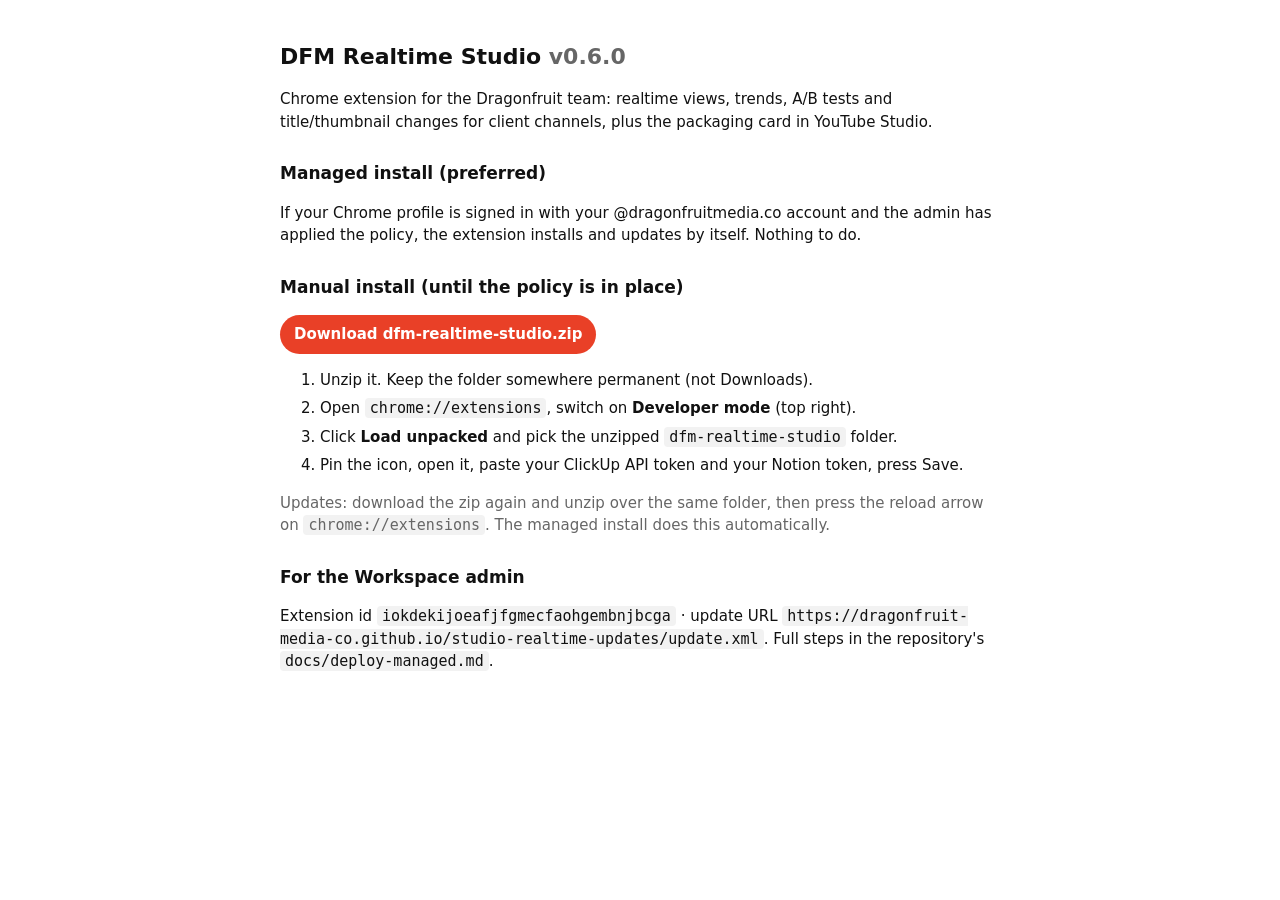
==== index.html @ bde58a9f "release 0.6.0" ====
<!doctype html><html lang="en"><meta charset="utf-8"><meta name="viewport" content="width=device-width,initial-scale=1"><title>DFM Realtime Studio — install</title>
<style>body{font:15px/1.5 system-ui,-apple-system,sans-serif;max-width:720px;margin:40px auto;padding:0 20px;color:#111}h1{font-size:22px}h2{font-size:17px;margin-top:28px}code{background:#f2f2f2;padding:1px 5px;border-radius:4px}.v{color:#666}a.btn{display:inline-block;background:#E94027;color:#fff;text-decoration:none;padding:8px 14px;border-radius:999px;font-weight:600}ol li{margin:6px 0}</style>
<h1>DFM Realtime Studio <span class="v">v0.6.0</span></h1>
<p>Chrome extension for the Dragonfruit team: realtime views, trends, A/B tests and title/thumbnail changes for client channels, plus the packaging card in YouTube Studio.</p>
<h2>Managed install (preferred)</h2>
<p>If your Chrome profile is signed in with your @dragonfruitmedia.co account and the admin has applied the policy, the extension installs and updates by itself. Nothing to do.</p>
<h2>Manual install (until the policy is in place)</h2>
<p><a class="btn" href="dfm-realtime-studio.zip">Download dfm-realtime-studio.zip</a></p>
<ol>
<li>Unzip it. Keep the folder somewhere permanent (not Downloads).</li>
<li>Open <code>chrome://extensions</code>, switch on <b>Developer mode</b> (top right).</li>
<li>Click <b>Load unpacked</b> and pick the unzipped <code>dfm-realtime-studio</code> folder.</li>
<li>Pin the icon, open it, paste your ClickUp API token and your Notion token, press Save.</li>
</ol>
<p class="v">Updates: download the zip again and unzip over the same folder, then press the reload arrow on <code>chrome://extensions</code>. The managed install does this automatically.</p>
<h2>For the Workspace admin</h2>
<p>Extension id <code>iokdekijoeafjfgmecfaohgembnjbcga</code> · update URL <code>https://dragonfruit-media-co.github.io/studio-realtime-updates/update.xml</code>. Full steps in the repository's <code>docs/deploy-managed.md</code>.</p>
</html>
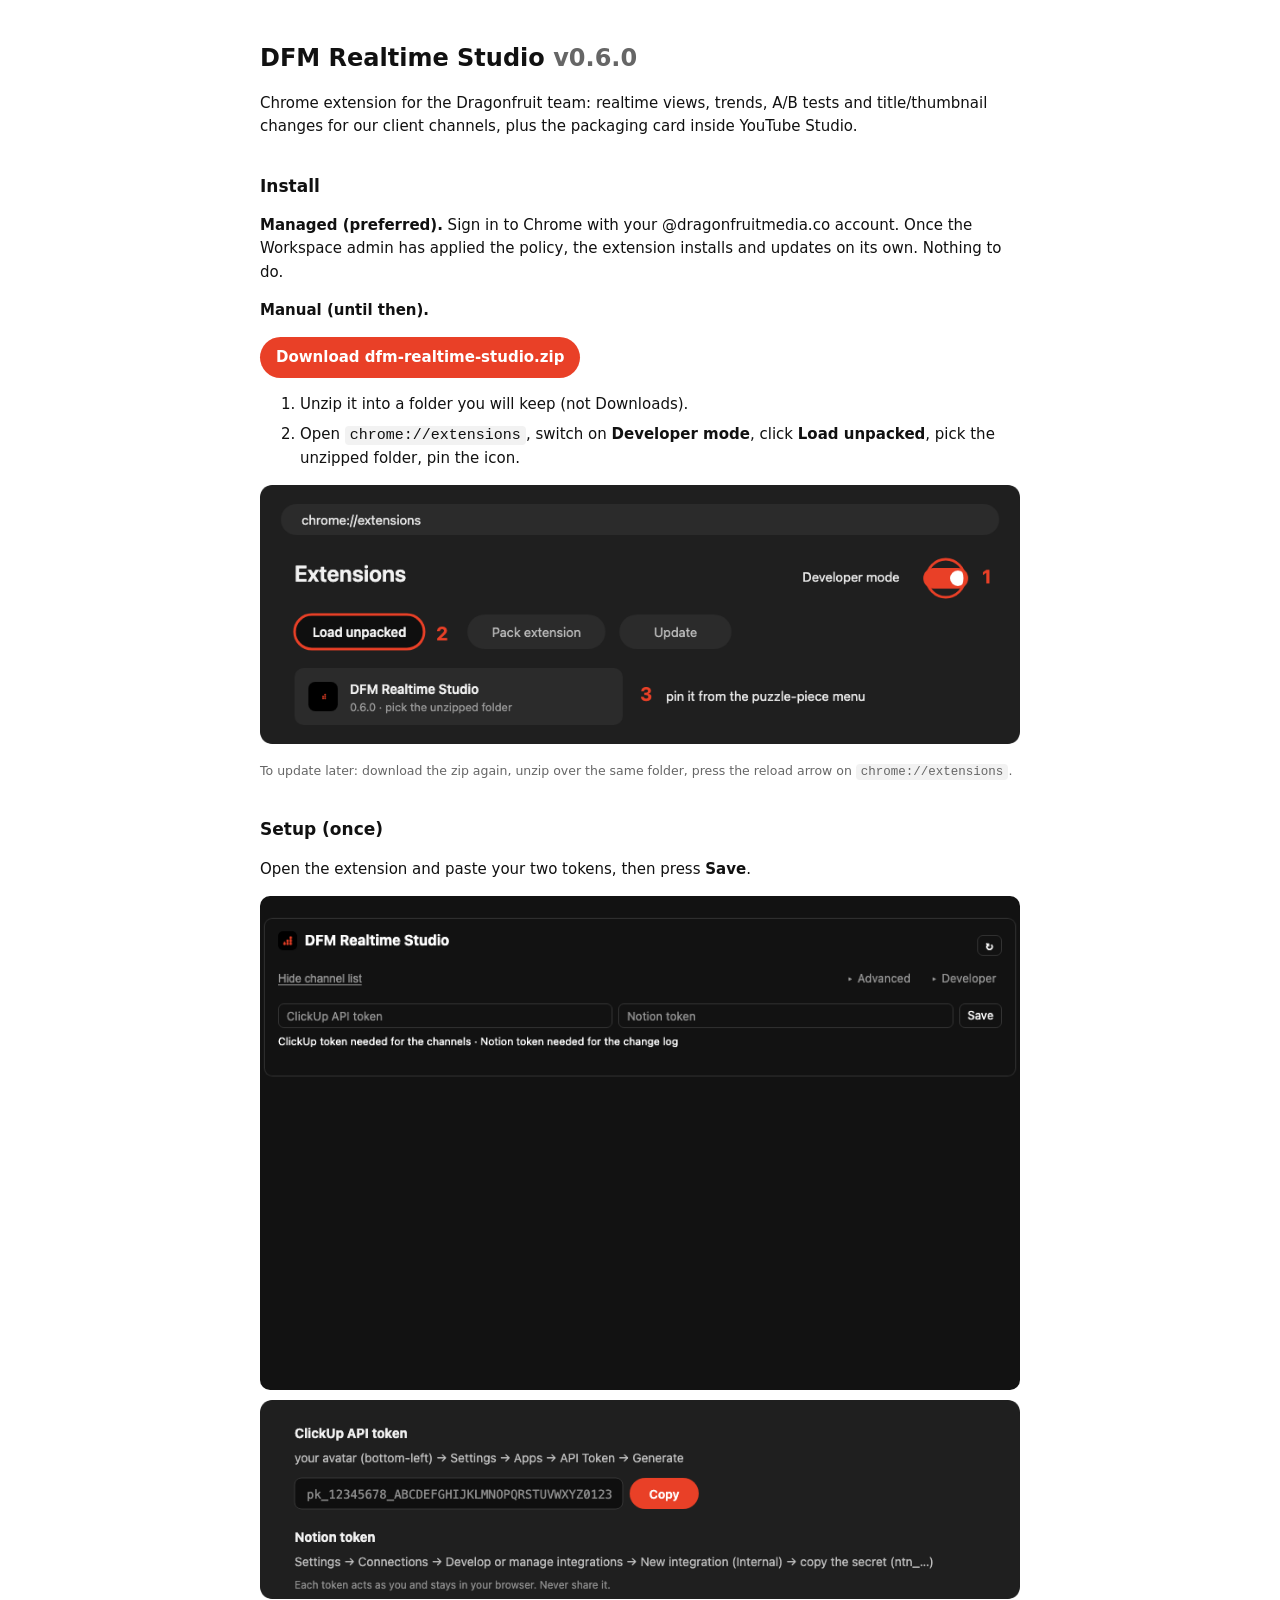
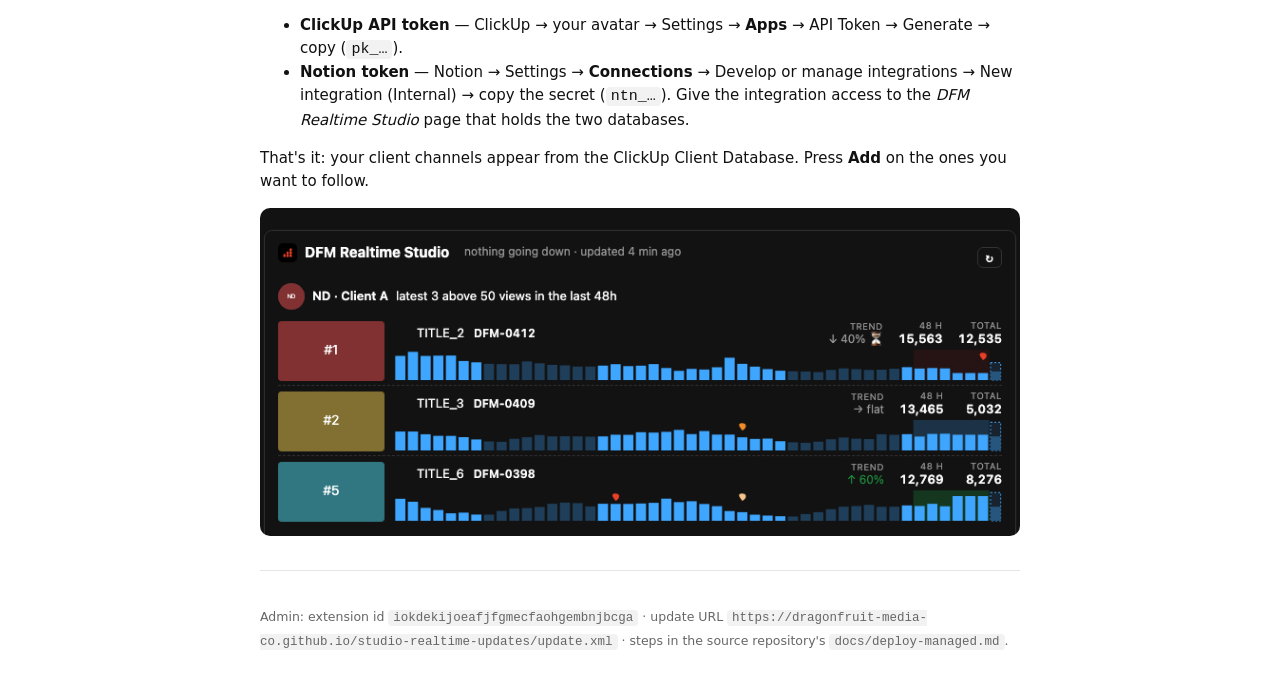
==== commit cd476dd9: "install guide: short README + index with screenshots" ====
--- a/index.html
+++ b/index.html
@@ -1,18 +1,27 @@
 <!doctype html><html lang="en"><meta charset="utf-8"><meta name="viewport" content="width=device-width,initial-scale=1"><title>DFM Realtime Studio — install</title>
-<style>body{font:15px/1.5 system-ui,-apple-system,sans-serif;max-width:720px;margin:40px auto;padding:0 20px;color:#111}h1{font-size:22px}h2{font-size:17px;margin-top:28px}code{background:#f2f2f2;padding:1px 5px;border-radius:4px}.v{color:#666}a.btn{display:inline-block;background:#E94027;color:#fff;text-decoration:none;padding:8px 14px;border-radius:999px;font-weight:600}ol li{margin:6px 0}</style>
+<style>body{font:15px/1.55 system-ui,-apple-system,sans-serif;max-width:760px;margin:40px auto;padding:0 20px;color:#111}h1{font-size:24px;margin-bottom:4px}h2{font-size:17px;margin-top:34px}code{background:#f2f2f2;padding:1px 5px;border-radius:4px}.v{color:#666}a.btn{display:inline-block;background:#E94027;color:#fff;text-decoration:none;padding:9px 16px;border-radius:999px;font-weight:600}ol li{margin:6px 0}img{max-width:100%;border-radius:10px;margin:10px 0;display:block}hr{border:0;border-top:1px solid #e5e5e5;margin:34px 0}small{color:#666}</style>
 <h1>DFM Realtime Studio <span class="v">v0.6.0</span></h1>
-<p>Chrome extension for the Dragonfruit team: realtime views, trends, A/B tests and title/thumbnail changes for client channels, plus the packaging card in YouTube Studio.</p>
-<h2>Managed install (preferred)</h2>
-<p>If your Chrome profile is signed in with your @dragonfruitmedia.co account and the admin has applied the policy, the extension installs and updates by itself. Nothing to do.</p>
-<h2>Manual install (until the policy is in place)</h2>
+<p>Chrome extension for the Dragonfruit team: realtime views, trends, A/B tests and title/thumbnail changes for our client channels, plus the packaging card inside YouTube Studio.</p>
+<h2>Install</h2>
+<p><b>Managed (preferred).</b> Sign in to Chrome with your @dragonfruitmedia.co account. Once the Workspace admin has applied the policy, the extension installs and updates on its own. Nothing to do.</p>
+<p><b>Manual (until then).</b></p>
 <p><a class="btn" href="dfm-realtime-studio.zip">Download dfm-realtime-studio.zip</a></p>
 <ol>
-<li>Unzip it. Keep the folder somewhere permanent (not Downloads).</li>
-<li>Open <code>chrome://extensions</code>, switch on <b>Developer mode</b> (top right).</li>
-<li>Click <b>Load unpacked</b> and pick the unzipped <code>dfm-realtime-studio</code> folder.</li>
-<li>Pin the icon, open it, paste your ClickUp API token and your Notion token, press Save.</li>
+<li>Unzip it into a folder you will keep (not Downloads).</li>
+<li>Open <code>chrome://extensions</code>, switch on <b>Developer mode</b>, click <b>Load unpacked</b>, pick the unzipped folder, pin the icon.</li>
 </ol>
-<p class="v">Updates: download the zip again and unzip over the same folder, then press the reload arrow on <code>chrome://extensions</code>. The managed install does this automatically.</p>
-<h2>For the Workspace admin</h2>
-<p>Extension id <code>iokdekijoeafjfgmecfaohgembnjbcga</code> · update URL <code>https://dragonfruit-media-co.github.io/studio-realtime-updates/update.xml</code>. Full steps in the repository's <code>docs/deploy-managed.md</code>.</p>
+<img src="img/chrome-extensions.png" alt="chrome://extensions: Developer mode, Load unpacked">
+<p><small>To update later: download the zip again, unzip over the same folder, press the reload arrow on <code>chrome://extensions</code>.</small></p>
+<h2>Setup (once)</h2>
+<p>Open the extension and paste your two tokens, then press <b>Save</b>.</p>
+<img src="img/popup-setup.png" alt="The extension asking for the ClickUp and Notion tokens">
+<img src="img/tokens.png" alt="Where the tokens come from">
+<ul>
+<li><b>ClickUp API token</b> — ClickUp → your avatar → Settings → <b>Apps</b> → API Token → Generate → copy (<code>pk_…</code>).</li>
+<li><b>Notion token</b> — Notion → Settings → <b>Connections</b> → Develop or manage integrations → New integration (Internal) → copy the secret (<code>ntn_…</code>). Give the integration access to the <i>DFM Realtime Studio</i> page that holds the two databases.</li>
+</ul>
+<p>That's it: your client channels appear from the ClickUp Client Database. Press <b>Add</b> on the ones you want to follow.</p>
+<img src="img/popup.png" alt="The extension running">
+<hr>
+<p><small>Admin: extension id <code>iokdekijoeafjfgmecfaohgembnjbcga</code> · update URL <code>https://dragonfruit-media-co.github.io/studio-realtime-updates/update.xml</code> · steps in the source repository's <code>docs/deploy-managed.md</code>.</small></p>
 </html>
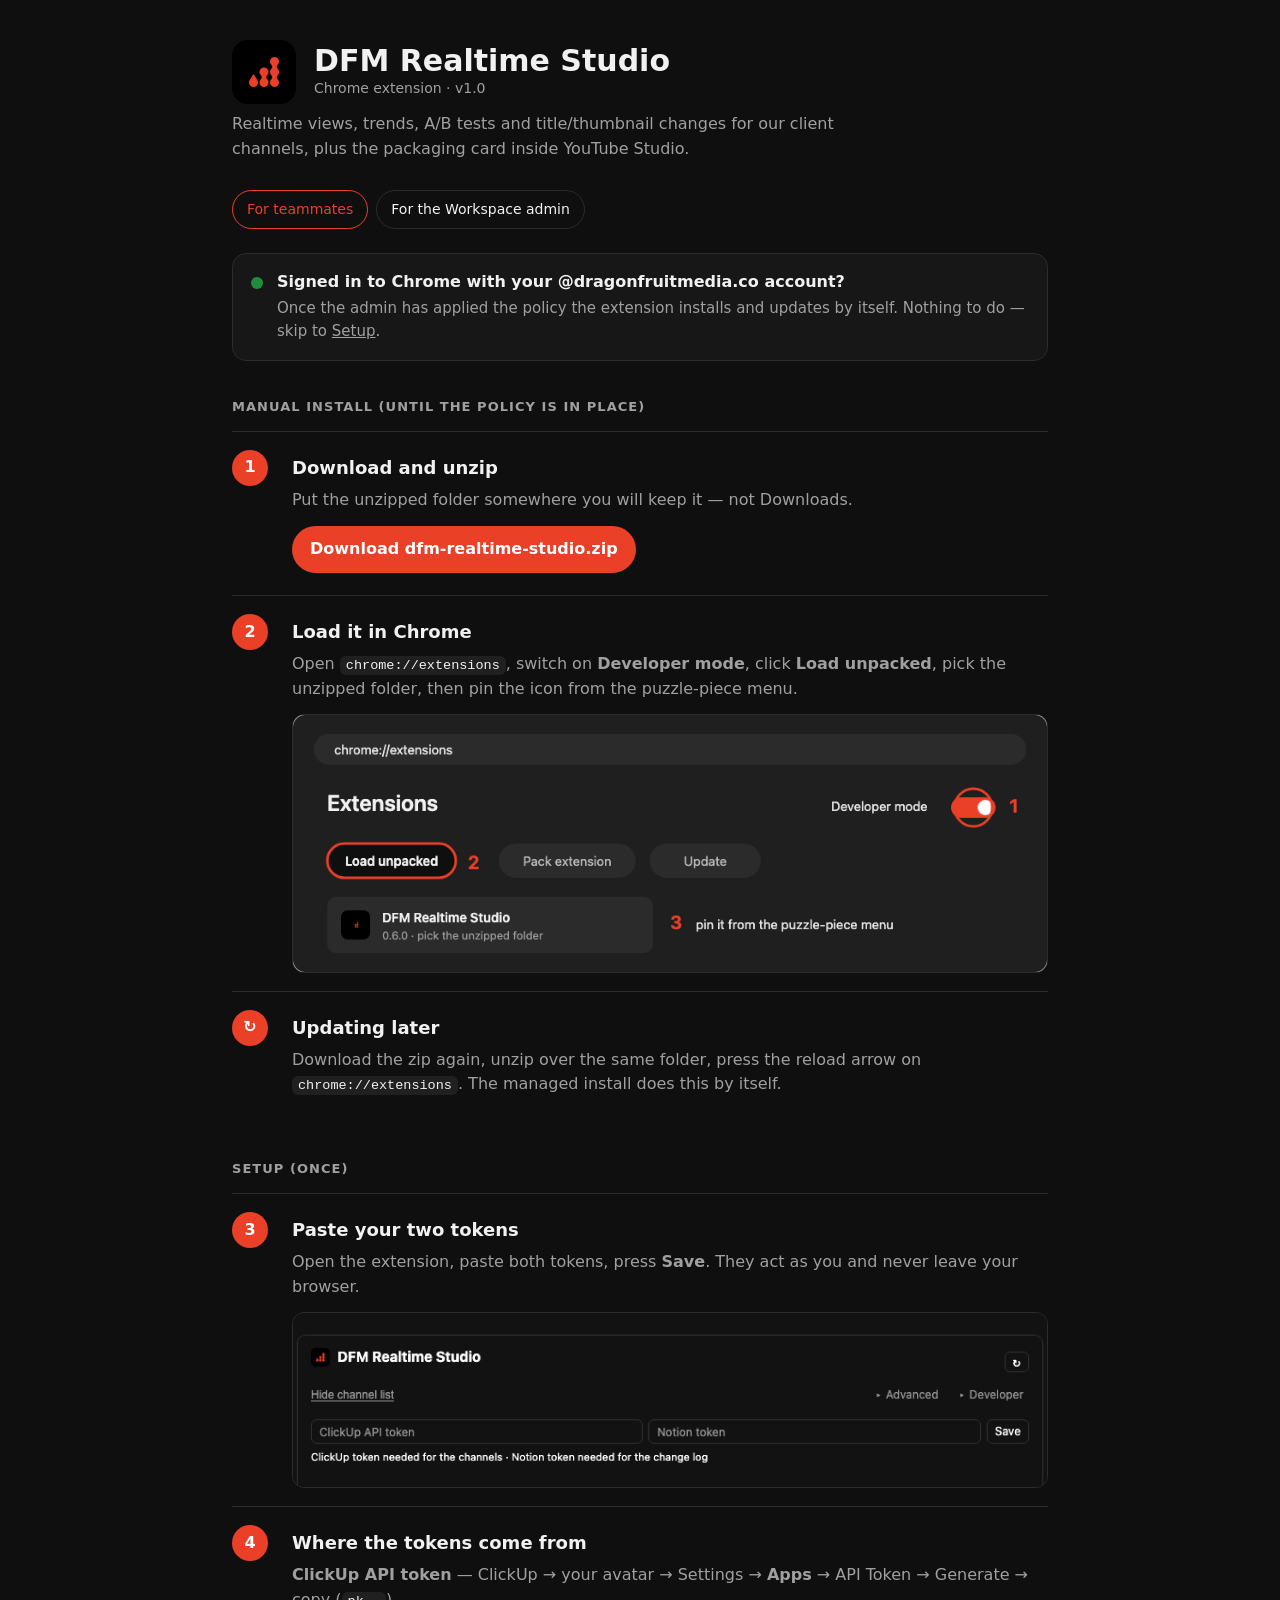
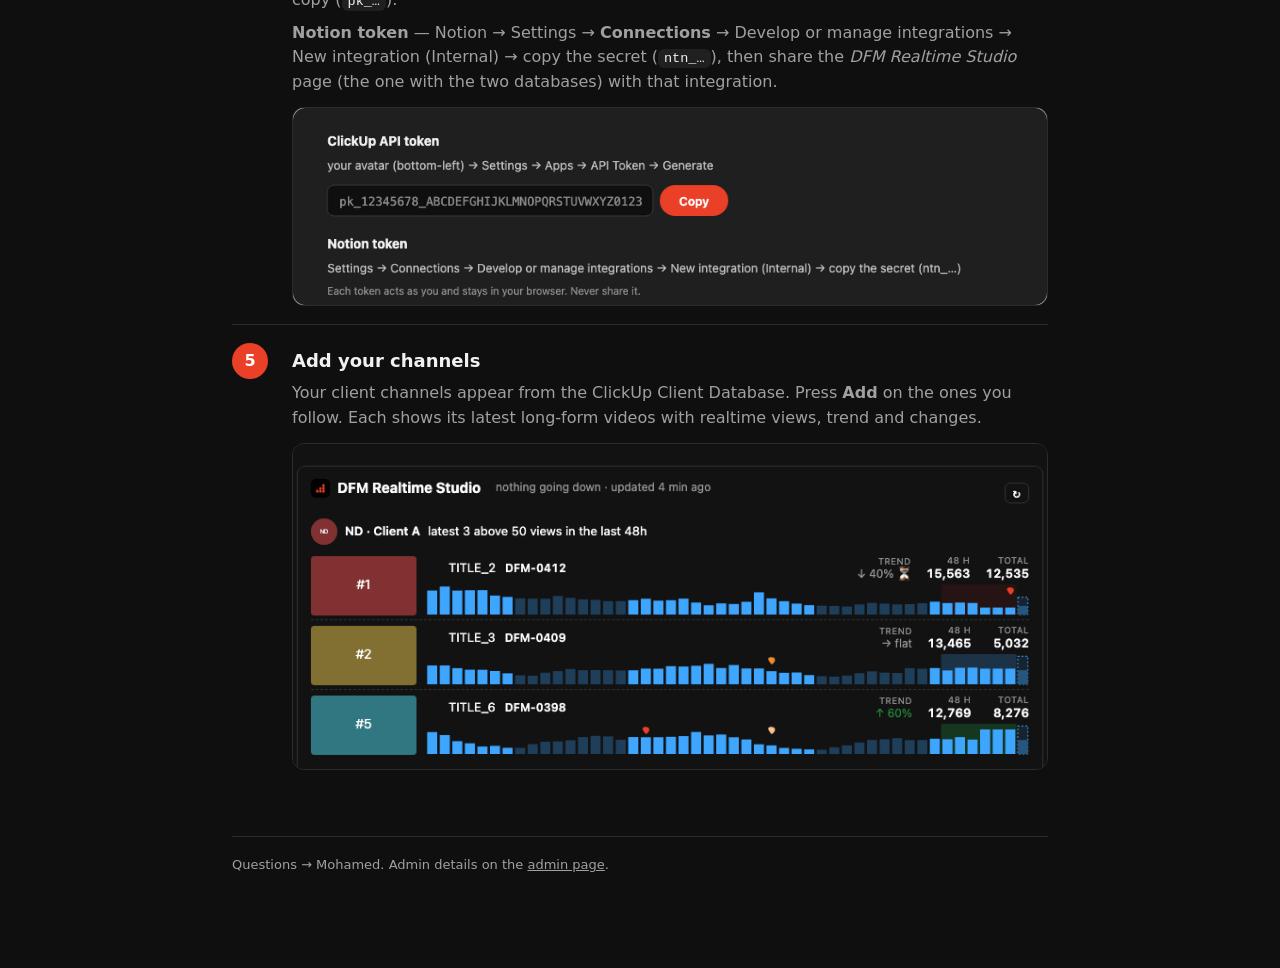
==== commit 1dee013c: "install pages: visual teammate guide + admin managed-install page, short README" ====
--- a/index.html
+++ b/index.html
@@ -1,27 +1,31 @@
-<!doctype html><html lang="en"><meta charset="utf-8"><meta name="viewport" content="width=device-width,initial-scale=1"><title>DFM Realtime Studio — install</title>
-<style>body{font:15px/1.55 system-ui,-apple-system,sans-serif;max-width:760px;margin:40px auto;padding:0 20px;color:#111}h1{font-size:24px;margin-bottom:4px}h2{font-size:17px;margin-top:34px}code{background:#f2f2f2;padding:1px 5px;border-radius:4px}.v{color:#666}a.btn{display:inline-block;background:#E94027;color:#fff;text-decoration:none;padding:9px 16px;border-radius:999px;font-weight:600}ol li{margin:6px 0}img{max-width:100%;border-radius:10px;margin:10px 0;display:block}hr{border:0;border-top:1px solid #e5e5e5;margin:34px 0}small{color:#666}</style>
-<h1>DFM Realtime Studio <span class="v">v0.6.0</span></h1>
-<p>Chrome extension for the Dragonfruit team: realtime views, trends, A/B tests and title/thumbnail changes for our client channels, plus the packaging card inside YouTube Studio.</p>
-<h2>Install</h2>
-<p><b>Managed (preferred).</b> Sign in to Chrome with your @dragonfruitmedia.co account. Once the Workspace admin has applied the policy, the extension installs and updates on its own. Nothing to do.</p>
-<p><b>Manual (until then).</b></p>
-<p><a class="btn" href="dfm-realtime-studio.zip">Download dfm-realtime-studio.zip</a></p>
-<ol>
-<li>Unzip it into a folder you will keep (not Downloads).</li>
-<li>Open <code>chrome://extensions</code>, switch on <b>Developer mode</b>, click <b>Load unpacked</b>, pick the unzipped folder, pin the icon.</li>
-</ol>
-<img src="img/chrome-extensions.png" alt="chrome://extensions: Developer mode, Load unpacked">
-<p><small>To update later: download the zip again, unzip over the same folder, press the reload arrow on <code>chrome://extensions</code>.</small></p>
-<h2>Setup (once)</h2>
-<p>Open the extension and paste your two tokens, then press <b>Save</b>.</p>
-<img src="img/popup-setup.png" alt="The extension asking for the ClickUp and Notion tokens">
-<img src="img/tokens.png" alt="Where the tokens come from">
-<ul>
-<li><b>ClickUp API token</b> — ClickUp → your avatar → Settings → <b>Apps</b> → API Token → Generate → copy (<code>pk_…</code>).</li>
-<li><b>Notion token</b> — Notion → Settings → <b>Connections</b> → Develop or manage integrations → New integration (Internal) → copy the secret (<code>ntn_…</code>). Give the integration access to the <i>DFM Realtime Studio</i> page that holds the two databases.</li>
-</ul>
-<p>That's it: your client channels appear from the ClickUp Client Database. Press <b>Add</b> on the ones you want to follow.</p>
-<img src="img/popup.png" alt="The extension running">
-<hr>
-<p><small>Admin: extension id <code>iokdekijoeafjfgmecfaohgembnjbcga</code> · update URL <code>https://dragonfruit-media-co.github.io/studio-realtime-updates/update.xml</code> · steps in the source repository's <code>docs/deploy-managed.md</code>.</small></p>
+<!doctype html>
+<html lang="en">
+<meta charset="utf-8"><meta name="viewport" content="width=device-width,initial-scale=1">
+<title>DFM Realtime Studio — install</title>
+<link rel="icon" href="img/icon.png"><link rel="stylesheet" href="style.css">
+<div class="wrap">
+  <div class="hero"><img src="img/icon.png" alt=""><div><h1>DFM Realtime Studio</h1><div class="v">Chrome extension · <span id="version">…</span></div></div></div>
+  <p class="lead">Realtime views, trends, A/B tests and title/thumbnail changes for our client channels, plus the packaging card inside YouTube Studio.</p>
+  <nav class="tabs"><a class="on" href="./">For teammates</a><a href="admin.html">For the Workspace admin</a></nav>
+
+  <div class="callout"><span class="dot"></span><div><b>Signed in to Chrome with your @dragonfruitmedia.co account?</b><p>Once the admin has applied the policy the extension installs and updates by itself. Nothing to do — skip to <a href="#setup" style="color:inherit">Setup</a>.</p></div></div>
+
+  <h2>Manual install (until the policy is in place)</h2>
+  <div class="step"><div class="n">1</div><div><h3>Download and unzip</h3><p>Put the unzipped folder somewhere you will keep it — not Downloads.</p><a class="btn" href="dfm-realtime-studio.zip">Download dfm-realtime-studio.zip</a></div></div>
+  <div class="step"><div class="n">2</div><div><h3>Load it in Chrome</h3><p>Open <code>chrome://extensions</code>, switch on <b>Developer mode</b>, click <b>Load unpacked</b>, pick the unzipped folder, then pin the icon from the puzzle-piece menu.</p><img src="img/chrome-extensions.png" alt="chrome://extensions: Developer mode toggle, Load unpacked button, pin"></div></div>
+  <div class="step"><div class="n">↻</div><div><h3>Updating later</h3><p>Download the zip again, unzip over the same folder, press the reload arrow on <code>chrome://extensions</code>. The managed install does this by itself.</p></div></div>
+
+  <h2 id="setup">Setup (once)</h2>
+  <div class="step"><div class="n">3</div><div><h3>Paste your two tokens</h3><p>Open the extension, paste both tokens, press <b>Save</b>. They act as you and never leave your browser.</p><img src="img/popup-setup.png" alt="The extension asking for the ClickUp and Notion tokens"></div></div>
+  <div class="step"><div class="n">4</div><div><h3>Where the tokens come from</h3>
+    <p><b>ClickUp API token</b> — ClickUp → your avatar → Settings → <b>Apps</b> → API Token → Generate → copy (<code>pk_…</code>).</p>
+    <p><b>Notion token</b> — Notion → Settings → <b>Connections</b> → Develop or manage integrations → New integration (Internal) → copy the secret (<code>ntn_…</code>), then share the <i>DFM Realtime Studio</i> page (the one with the two databases) with that integration.</p>
+    <img src="img/tokens.png" alt="Where the ClickUp and Notion tokens come from"></div></div>
+  <div class="step"><div class="n">5</div><div><h3>Add your channels</h3><p>Your client channels appear from the ClickUp Client Database. Press <b>Add</b> on the ones you follow. Each shows its latest long-form videos with realtime views, trend and changes.</p><img src="img/popup.png" alt="The extension running"></div></div>
+
+  <p class="foot">Questions → Mohamed. Admin details on the <a href="admin.html">admin page</a>.</p>
+</div>
+<script>
+  fetch('update.xml').then((r) => r.text()).then((t) => { const v = /version='([^']+)'/.exec(t)?.[1]; if (v) document.getElementById('version').textContent = 'v' + v; }).catch(() => {});
+</script>
 </html>
--- a/style.css
+++ b/style.css
@@ -0,0 +1,34 @@
+:root { color-scheme: dark; --bg: #0f0f0f; --card: #171717; --line: #2c2c2c; --fg: #f1f1f1; --muted: #a0a0a0; --brand: #E94027; }
+* { box-sizing: border-box; }
+body { margin: 0; background: var(--bg); color: var(--fg); font: 16px/1.55 system-ui, -apple-system, "Segoe UI", sans-serif; }
+.wrap { max-width: 860px; margin: 0 auto; padding: 40px 22px 80px; }
+.hero { display: flex; align-items: center; gap: 18px; margin-bottom: 8px; }
+.hero img { width: 64px; height: 64px; border-radius: 16px; }
+.hero h1 { margin: 0; font-size: 30px; line-height: 1.15; }
+.hero .v { color: var(--muted); font-size: 14px; }
+.lead { color: var(--muted); margin: 6px 0 28px; max-width: 640px; }
+.tabs { display: flex; gap: 8px; margin: 0 0 24px; flex-wrap: wrap; }
+.tabs a { color: var(--fg); text-decoration: none; padding: 8px 14px; border: 1px solid var(--line); border-radius: 999px; font-size: 14px; }
+.tabs a.on, .tabs a:hover { border-color: var(--brand); color: var(--brand); }
+.callout { display: flex; gap: 14px; align-items: flex-start; padding: 16px 18px; border: 1px solid var(--line); border-radius: 14px; background: var(--card); margin: 0 0 28px; }
+.callout .dot { width: 12px; height: 12px; border-radius: 50%; background: #1e8e3e; margin-top: 7px; flex: 0 0 auto; }
+.callout b { display: block; margin-bottom: 2px; }
+.callout p { margin: 0; color: var(--muted); font-size: 15px; }
+h2 { font-size: 13px; letter-spacing: 0.08em; text-transform: uppercase; color: var(--muted); margin: 36px 0 14px; }
+.step { display: grid; grid-template-columns: 44px 1fr; gap: 16px; padding: 18px 0; border-top: 1px solid var(--line); }
+.step .n { width: 36px; height: 36px; border-radius: 50%; background: var(--brand); color: #fff; font-weight: 700; display: grid; place-items: center; font-size: 16px; }
+.step h3 { margin: 4px 0 6px; font-size: 18px; }
+.step p { margin: 0 0 8px; color: var(--muted); }
+.step img { display: block; width: 100%; border-radius: 12px; border: 1px solid var(--line); margin-top: 12px; }
+.btn { display: inline-block; background: var(--brand); color: #fff; text-decoration: none; padding: 11px 18px; border-radius: 999px; font-weight: 600; margin: 6px 0 4px; }
+.btn:hover { filter: brightness(1.08); }
+code, .copy code { font: 13.5px ui-monospace, SFMono-Regular, Menlo, monospace; background: #202020; padding: 2px 6px; border-radius: 6px; color: var(--fg); overflow-wrap: anywhere; }
+.copy { display: flex; gap: 8px; align-items: center; margin: 8px 0; }
+.copy code { flex: 1; padding: 10px 12px; display: block; }
+.copy pre { flex: 1; margin: 0; }
+.copy pre code { display: block; white-space: pre-wrap; }
+.copy button { border: 1px solid var(--line); background: transparent; color: var(--fg); font: inherit; font-size: 13px; padding: 8px 14px; border-radius: 999px; cursor: pointer; }
+.copy button:hover { border-color: var(--brand); color: var(--brand); }
+.copy button.ok { border-color: #1e8e3e; color: #1e8e3e; }
+.foot { margin-top: 48px; padding-top: 18px; border-top: 1px solid var(--line); color: var(--muted); font-size: 13px; }
+.foot a { color: var(--muted); }
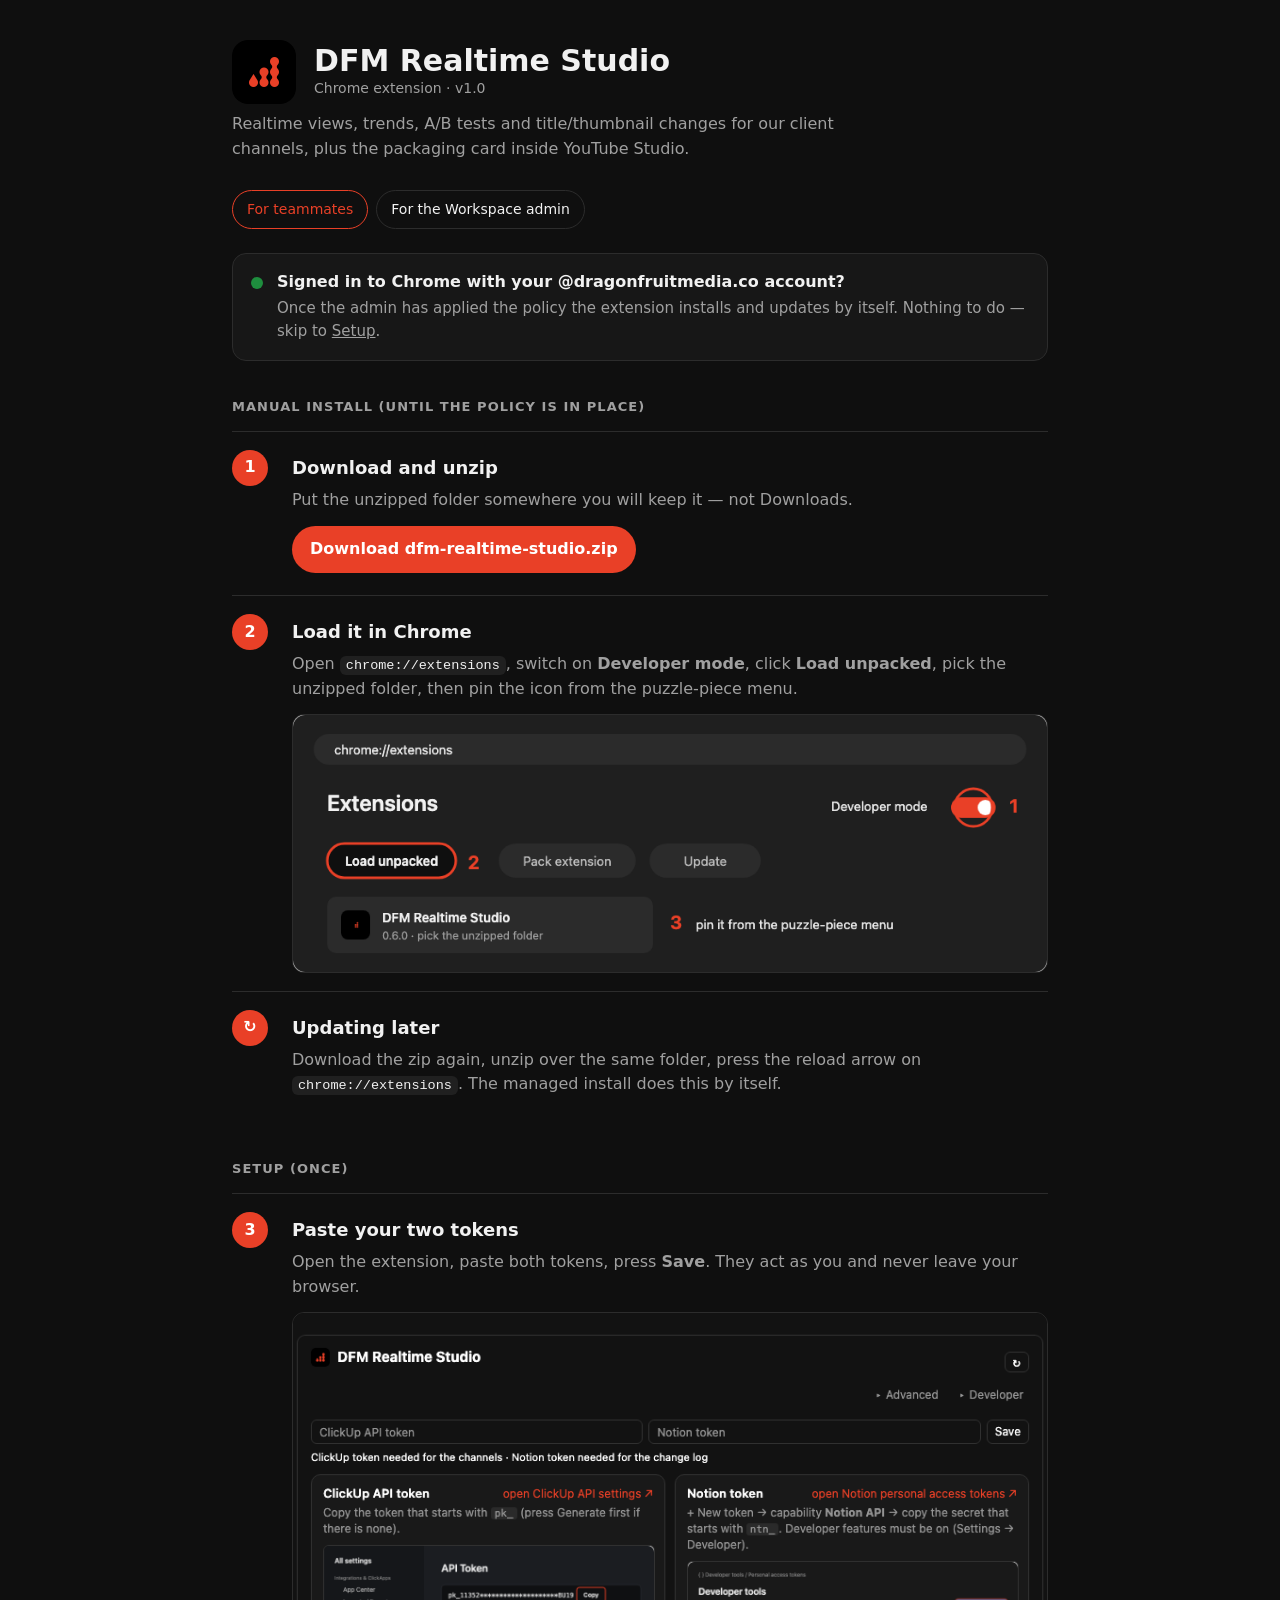
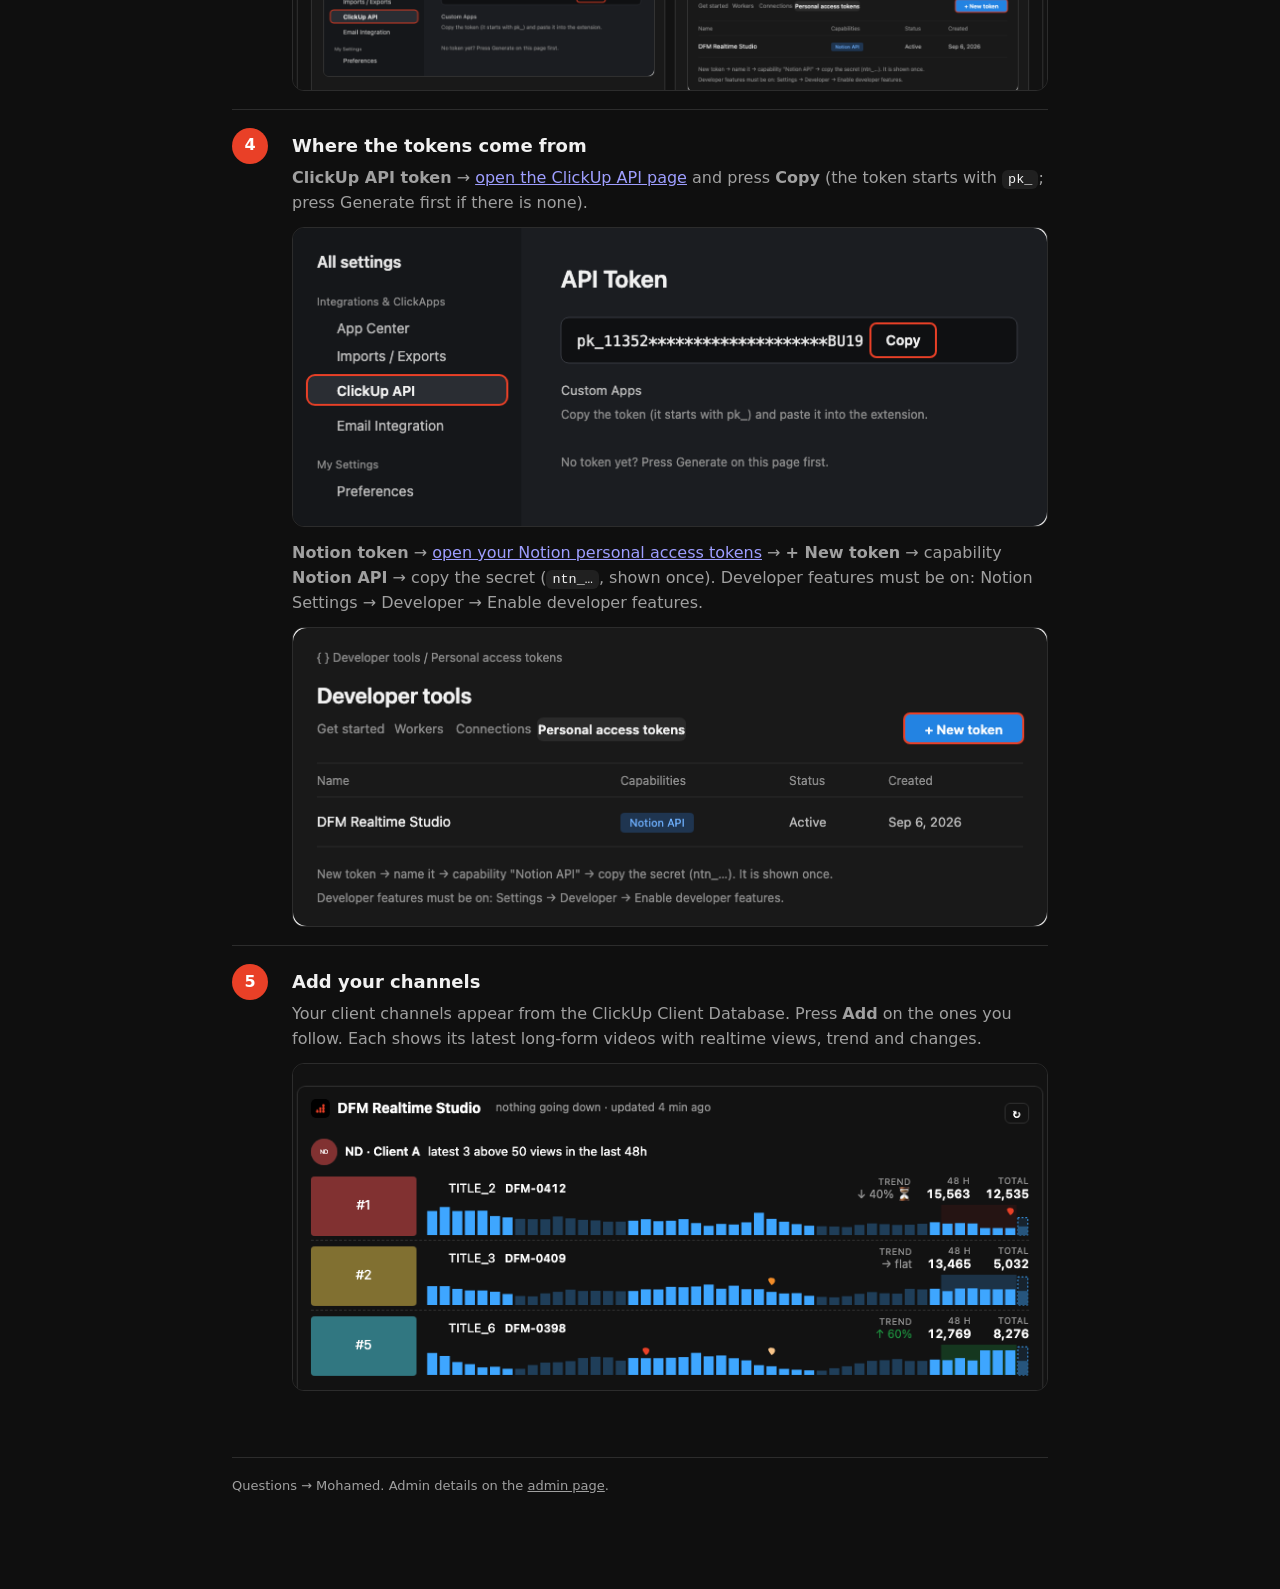
==== commit 36fab63a: "install page: direct token links with page mockups; new onboarding screenshot" ====
--- a/index.html
+++ b/index.html
@@ -18,9 +18,10 @@
   <h2 id="setup">Setup (once)</h2>
   <div class="step"><div class="n">3</div><div><h3>Paste your two tokens</h3><p>Open the extension, paste both tokens, press <b>Save</b>. They act as you and never leave your browser.</p><img src="img/popup-setup.png" alt="The extension asking for the ClickUp and Notion tokens"></div></div>
   <div class="step"><div class="n">4</div><div><h3>Where the tokens come from</h3>
-    <p><b>ClickUp API token</b> — ClickUp → your avatar → Settings → <b>Apps</b> → API Token → Generate → copy (<code>pk_…</code>).</p>
-    <p><b>Notion token</b> — Notion → Settings → <b>Connections</b> → Develop or manage integrations → New integration (Internal) → copy the secret (<code>ntn_…</code>), then share the <i>DFM Realtime Studio</i> page (the one with the two databases) with that integration.</p>
-    <img src="img/tokens.png" alt="Where the ClickUp and Notion tokens come from"></div></div>
+    <p><b>ClickUp API token</b> → <a href="https://app.clickup.com/24512108/settings/team/24512108/clickup-api" target="_blank" rel="noopener">open the ClickUp API page</a> and press <b>Copy</b> (the token starts with <code>pk_</code>; press Generate first if there is none).</p>
+    <img src="img/clickup-token.png" alt="ClickUp settings → ClickUp API → API Token → Copy">
+    <p style="margin-top:14px"><b>Notion token</b> → <a href="https://app.notion.com/developers/tokens?spaceId=7d4d8320-1d73-4f53-b244-c99554ac51f8" target="_blank" rel="noopener">open your Notion personal access tokens</a> → <b>+ New token</b> → capability <b>Notion API</b> → copy the secret (<code>ntn_…</code>, shown once). Developer features must be on: Notion Settings → Developer → Enable developer features.</p>
+    <img src="img/notion-token.png" alt="Notion developer tools → Personal access tokens → New token"></div></div>
   <div class="step"><div class="n">5</div><div><h3>Add your channels</h3><p>Your client channels appear from the ClickUp Client Database. Press <b>Add</b> on the ones you follow. Each shows its latest long-form videos with realtime views, trend and changes.</p><img src="img/popup.png" alt="The extension running"></div></div>
 
   <p class="foot">Questions → Mohamed. Admin details on the <a href="admin.html">admin page</a>.</p>
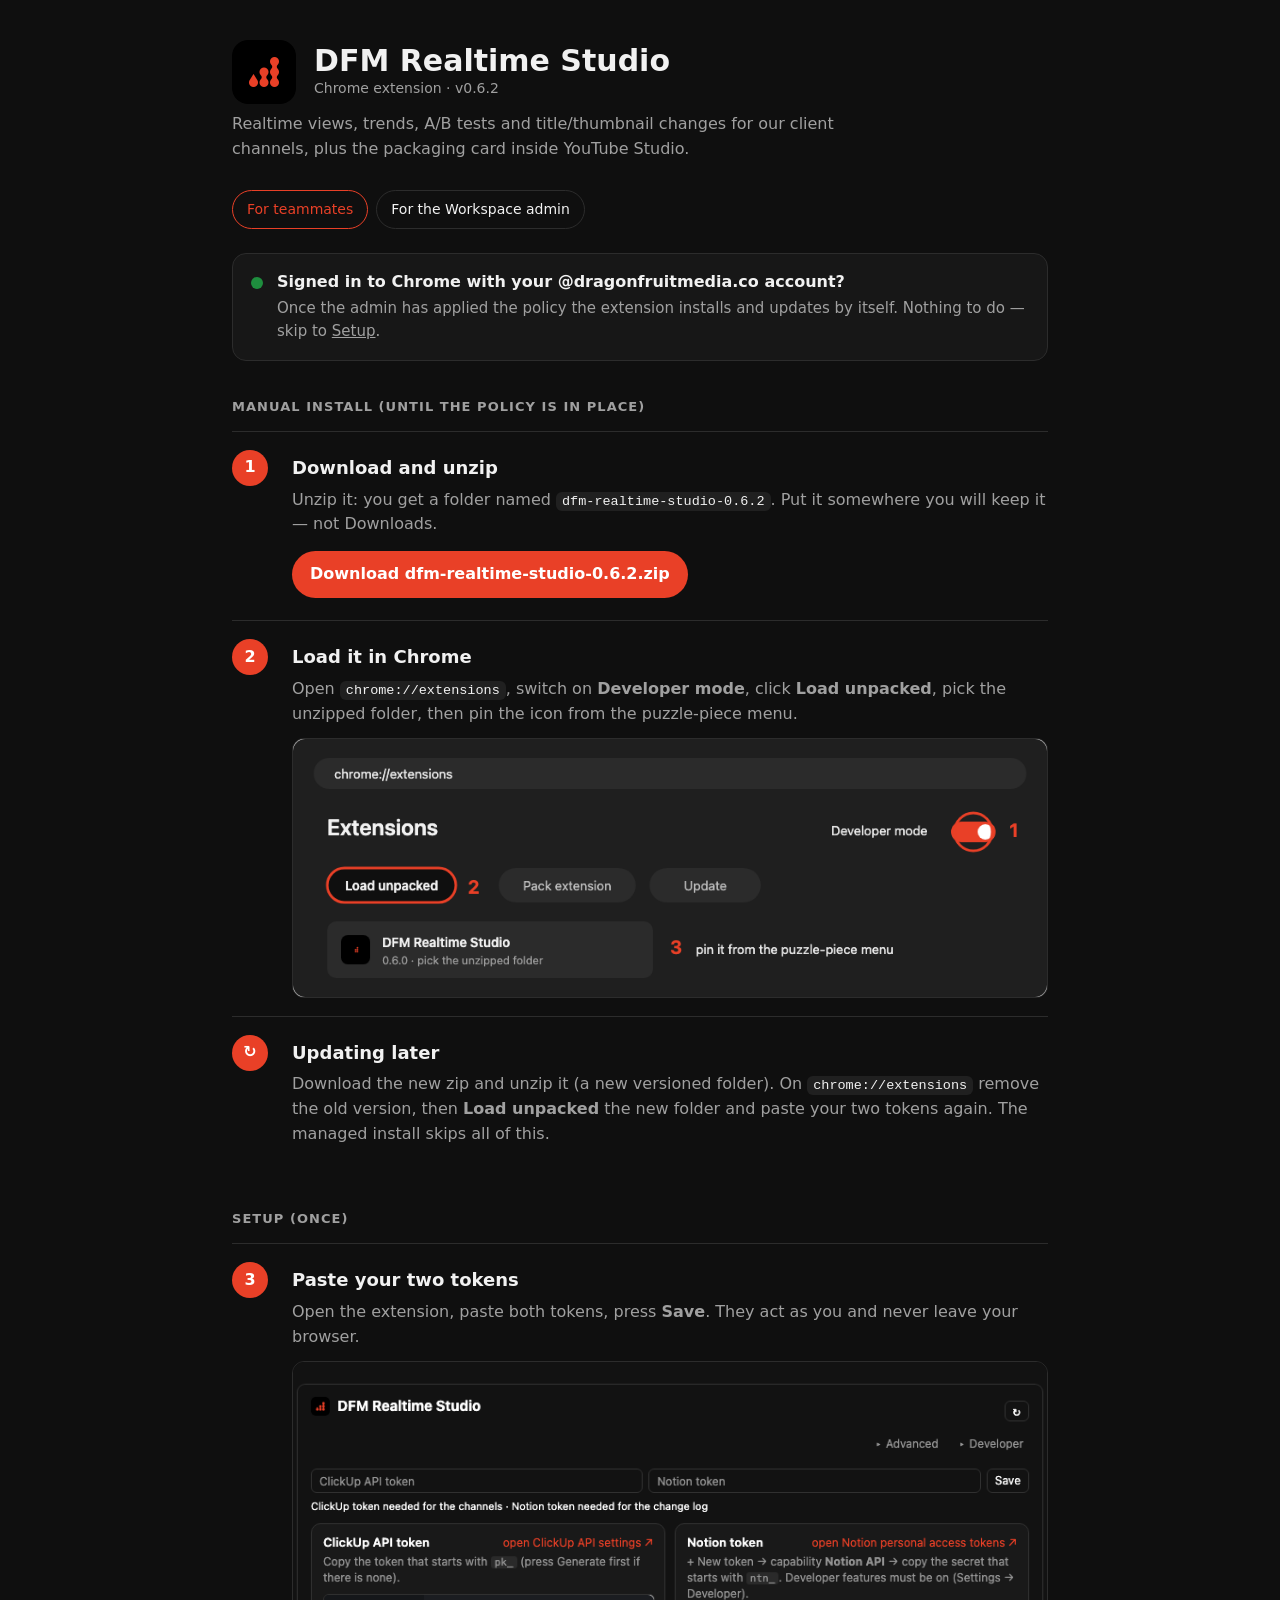
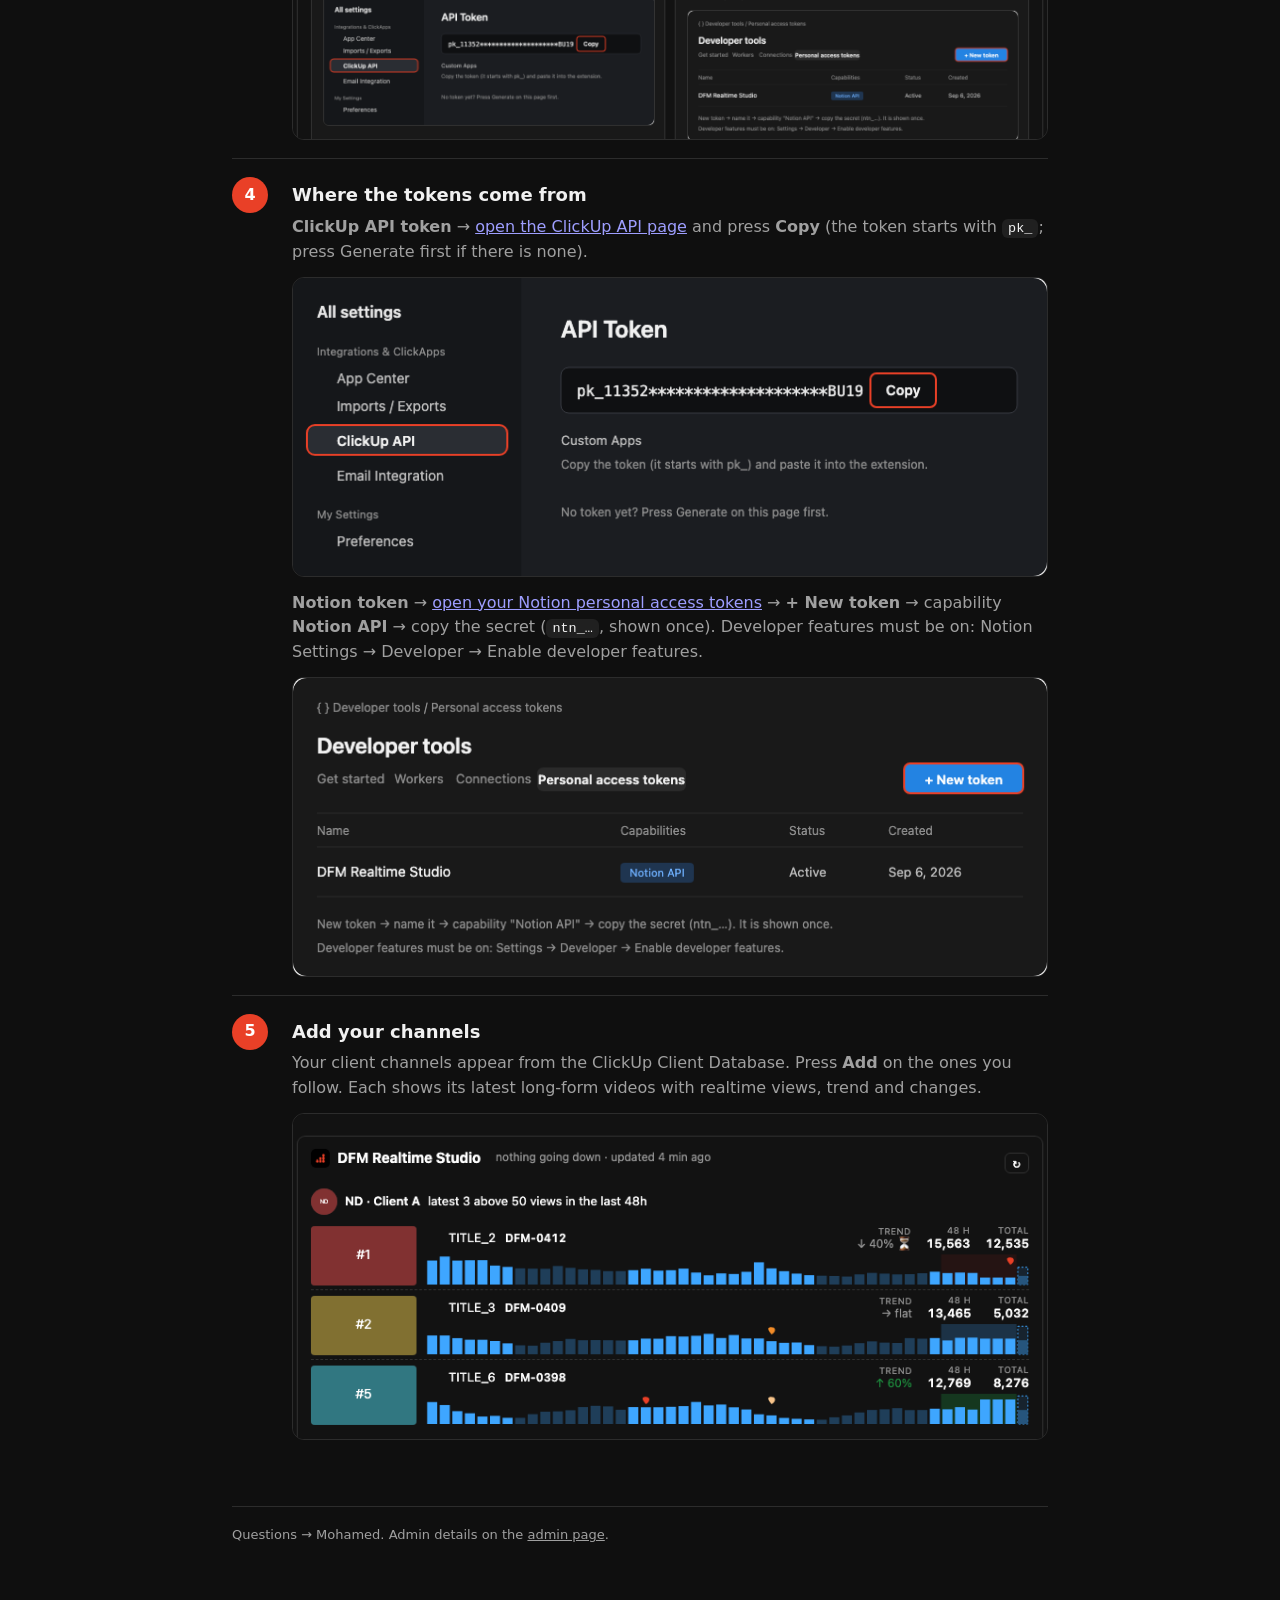
==== commit 21da1ffb: "release 0.6.2" ====
--- a/index.html
+++ b/index.html
@@ -11,9 +11,9 @@
   <div class="callout"><span class="dot"></span><div><b>Signed in to Chrome with your @dragonfruitmedia.co account?</b><p>Once the admin has applied the policy the extension installs and updates by itself. Nothing to do — skip to <a href="#setup" style="color:inherit">Setup</a>.</p></div></div>
 
   <h2>Manual install (until the policy is in place)</h2>
-  <div class="step"><div class="n">1</div><div><h3>Download and unzip</h3><p>Put the unzipped folder somewhere you will keep it — not Downloads.</p><a class="btn" href="dfm-realtime-studio.zip">Download dfm-realtime-studio.zip</a></div></div>
+  <div class="step"><div class="n">1</div><div><h3>Download and unzip</h3><p>Unzip it: you get a folder named <code id="folder">dfm-realtime-studio-…</code>. Put it somewhere you will keep it — not Downloads.</p><a class="btn" id="dl" href="dfm-realtime-studio.zip">Download dfm-realtime-studio.zip</a></div></div>
   <div class="step"><div class="n">2</div><div><h3>Load it in Chrome</h3><p>Open <code>chrome://extensions</code>, switch on <b>Developer mode</b>, click <b>Load unpacked</b>, pick the unzipped folder, then pin the icon from the puzzle-piece menu.</p><img src="img/chrome-extensions.png" alt="chrome://extensions: Developer mode toggle, Load unpacked button, pin"></div></div>
-  <div class="step"><div class="n">↻</div><div><h3>Updating later</h3><p>Download the zip again, unzip over the same folder, press the reload arrow on <code>chrome://extensions</code>. The managed install does this by itself.</p></div></div>
+  <div class="step"><div class="n">↻</div><div><h3>Updating later</h3><p>Download the new zip and unzip it (a new versioned folder). On <code>chrome://extensions</code> remove the old version, then <b>Load unpacked</b> the new folder and paste your two tokens again. The managed install skips all of this.</p></div></div>
 
   <h2 id="setup">Setup (once)</h2>
   <div class="step"><div class="n">3</div><div><h3>Paste your two tokens</h3><p>Open the extension, paste both tokens, press <b>Save</b>. They act as you and never leave your browser.</p><img src="img/popup-setup.png" alt="The extension asking for the ClickUp and Notion tokens"></div></div>
@@ -27,6 +27,6 @@
   <p class="foot">Questions → Mohamed. Admin details on the <a href="admin.html">admin page</a>.</p>
 </div>
 <script>
-  fetch('update.xml').then((r) => r.text()).then((t) => { const v = /version='([^']+)'/.exec(t)?.[1]; if (v) document.getElementById('version').textContent = 'v' + v; }).catch(() => {});
+  fetch('update.xml').then((r) => r.text()).then((t) => { const v = /appid=[\s\S]*?version='([^']+)'/.exec(t)?.[1]; if (!v) return; document.getElementById('version').textContent = 'v' + v; const dl = document.getElementById('dl'); dl.href = `dfm-realtime-studio-${v}.zip`; dl.textContent = `Download dfm-realtime-studio-${v}.zip`; document.getElementById('folder').textContent = `dfm-realtime-studio-${v}`; }).catch(() => {});
 </script>
 </html>
